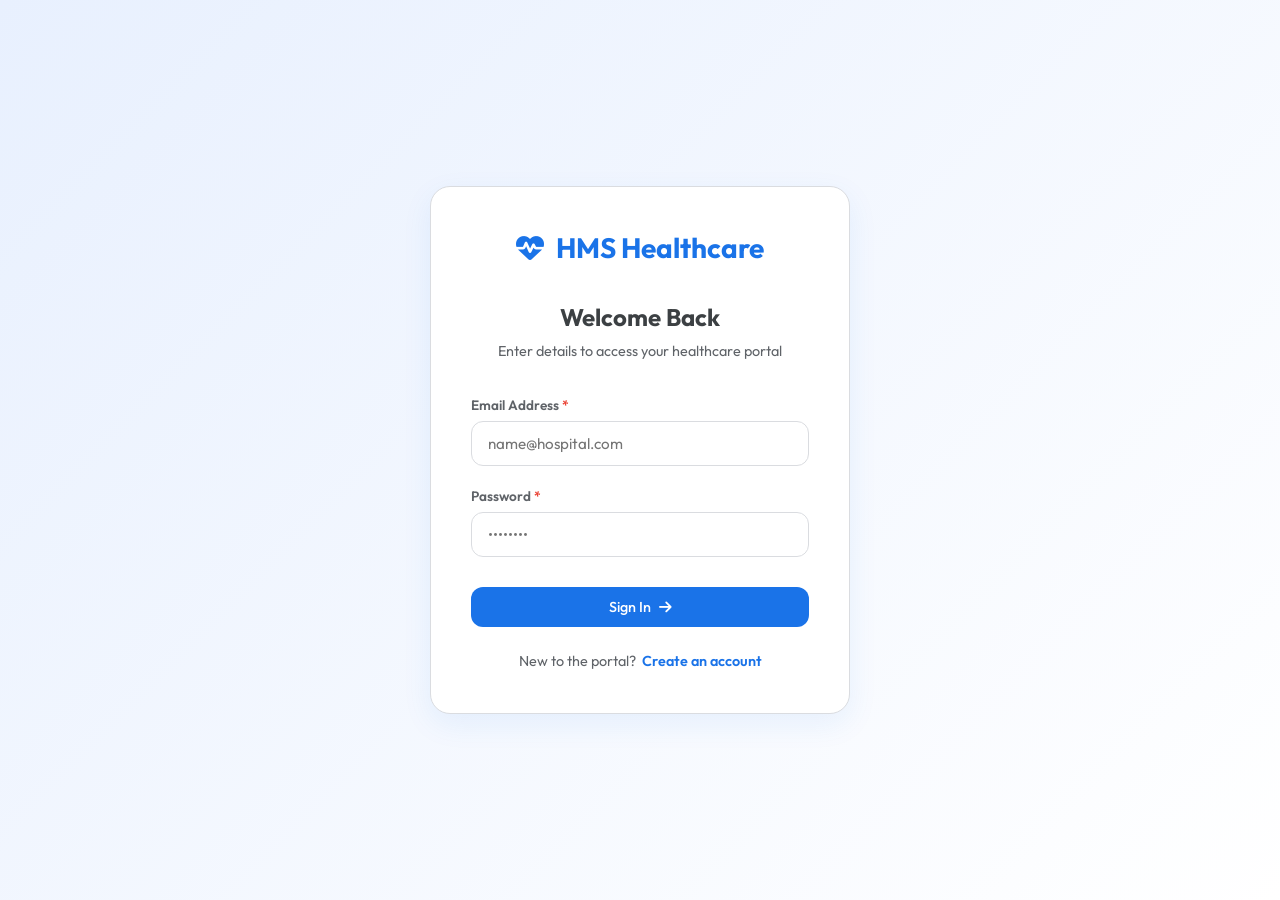
==== frontend/pages/medical-records.html @ af36c174 "intial commit" ====
<!DOCTYPE html>
<html lang="en">
<head>
    <meta charset="UTF-8">
    <meta name="viewport" content="width=device-width, initial-scale=1.0">
    <title>HMS - Medical Records</title>
    <link rel="stylesheet" href="https://cdnjs.cloudflare.com/ajax/libs/font-awesome/6.4.0/css/all.min.css">
    <link rel="stylesheet" href="../css/main.css">
    <link rel="stylesheet" href="../css/components.css">
    <link rel="stylesheet" href="../css/responsive.css">
</head>
<body>

    <div id="app-layout-root">
        <div class="view-header">
            <div class="view-title">
                <h1>Patient Medical History</h1>
                <p>Track check-ups, vital signs, physical diagnostics, and treatment recommendations.</p>
            </div>
            <div class="view-actions">
                <button class="btn btn-primary role-only" id="doctor-add-record-btn" style="display:none;"><i class="fas fa-file-medical"></i> Add Diagnosis Record</button>
            </div>
        </div>

        <!-- Filter Card -->
        <div class="card" style="margin-bottom: 24px;">
            <div style="display: grid; grid-template-columns: 2fr 1fr; gap: 16px;" class="form-row">
                <div class="form-group" style="margin-bottom:0;">
                    <label for="filter-record-search">Search by Diagnosis / Patient Name</label>
                    <input type="text" id="filter-record-search" class="form-control" placeholder="Search records...">
                </div>
                <div class="form-group" style="margin-bottom:0; display:flex; align-items:flex-end;">
                    <button class="btn btn-secondary w-100" id="btn-clear-record-filters"><i class="fas fa-undo"></i> Clear Filters</button>
                </div>
            </div>
        </div>

        <!-- Records Grid or List -->
        <div style="display: flex; flex-direction: column; gap: 24px;" id="medical-records-list-container">
            <!-- Loading state -->
            <div class="card text-center"><div class="spinner" style="margin:20px auto;"></div></div>
        </div>

        <!-- Create/Edit Medical Record Modal -->
        <div class="modal-overlay" id="record-modal">
            <div class="modal-content" style="max-width: 700px;">
                <div class="modal-header">
                    <h2 id="modal-record-title">Create Medical Record</h2>
                    <button class="modal-close" onclick="closeModal('record-modal')">&times;</button>
                </div>
                <form id="record-form">
                    <input type="hidden" id="record-edit-id">
                    <div class="modal-body">
                        <!-- Patient & Appointment (Doctor sets) -->
                        <div class="form-row">
                            <div class="form-group">
                                <label class="required" for="record-patient-select">Patient Profile</label>
                                <select id="record-patient-select" class="form-control" required>
                                    <option value="" disabled selected>Select Patient</option>
                                </select>
                            </div>
                            <div class="form-group">
                                <label class="required" for="record-app-select">Related Appointment ID</label>
                                <select id="record-app-select" class="form-control" required>
                                    <option value="" disabled selected>Select Appointment Slot</option>
                                </select>
                            </div>
                        </div>

                        <!-- Vital Signs Row 1 -->
                        <div style="display: grid; grid-template-columns: 1fr 1fr 1fr; gap: 16px;">
                            <div class="form-group">
                                <label class="required" for="record-bp">Blood Pressure (mmHg)</label>
                                <input type="text" id="record-bp" class="form-control" placeholder="120/80" required>
                            </div>
                            <div class="form-group">
                                <label class="required" for="record-temp">Temperature (°F)</label>
                                <input type="text" id="record-temp" class="form-control" placeholder="98.6" required>
                            </div>
                            <div class="form-group">
                                <label class="required" for="record-hr">Heart Rate (bpm)</label>
                                <input type="text" id="record-hr" class="form-control" placeholder="72" required>
                            </div>
                        </div>

                        <!-- Vital Signs Row 2 -->
                        <div class="form-row">
                            <div class="form-group">
                                <label class="required" for="record-weight">Weight (kg)</label>
                                <input type="text" id="record-weight" class="form-control" placeholder="70" required>
                            </div>
                            <div class="form-group">
                                <label class="required" for="record-height">Height (cm)</label>
                                <input type="text" id="record-height" class="form-control" placeholder="175" required>
                            </div>
                        </div>

                        <hr style="border:0; border-top:1px solid var(--border-color); margin:16px 0;">

                        <!-- Diagnosis -->
                        <div class="form-group">
                            <label class="required" for="record-diagnosis">Clinical Diagnosis</label>
                            <input type="text" id="record-diagnosis" class="form-control" placeholder="Acute Bronchitis" required>
                        </div>

                        <!-- Treatment plan -->
                        <div class="form-group">
                            <label class="required" for="record-treatment">Treatment Plan & Meds</label>
                            <textarea id="record-treatment" class="form-control" rows="3" placeholder="Meds prescribed, home rest, hydration, etc." required></textarea>
                        </div>

                        <!-- Notes -->
                        <div class="form-group">
                            <label for="record-notes">Doctor Notes / Observation Details</label>
                            <textarea id="record-notes" class="form-control" rows="3" placeholder="Follow-up check requested in 2 weeks..."></textarea>
                        </div>
                    </div>
                    <div class="modal-footer">
                        <button type="button" class="btn btn-secondary" onclick="closeModal('record-modal')">Cancel</button>
                        <button type="submit" class="btn btn-primary">Save Diagnosis Record</button>
                    </div>
                </form>
            </div>
        </div>
    </div>

    <!-- Script assets -->
    <script src="https://code.jquery.com/jquery-3.7.1.min.js"></script>
    <script src="../js/api.js"></script>
    <script src="../js/auth.js"></script>
    <script src="../js/app.js"></script>
    
    <!-- We will write medical-records and prescriptions js inside app code or separate files -->
    <script>
        // Inline code or simple binding to handle Medical Records
        const MedicalRecords = {
            list: [],
            patients: [],
            appointments: [],

            init: () => {
                const role = APIHelper.getUserRole();
                if (role === 'DOCTOR') {
                    $('#doctor-add-record-btn').show();
                }

                // Add record button click
                $('#doctor-add-record-btn').on('click', () => {
                    MedicalRecords.openRecordModal();
                });

                // Form submission
                $('#record-form').on('submit', function(e) {
                    e.preventDefault();
                    MedicalRecords.saveRecord();
                });

                // Filter controls
                $('#filter-record-search').on('input', () => {
                    MedicalRecords.applyFilters();
                });

                $('#btn-clear-record-filters').on('click', () => {
                    $('#filter-record-search').val('');
                    MedicalRecords.applyFilters();
                });

                // On patient dropdown change, populate appointments dropdown for that patient
                $('#record-patient-select').on('change', function() {
                    MedicalRecords.populateAppointmentsForPatient($(this).val());
                });

                // Load initial details
                MedicalRecords.loadReferences().then(() => {
                    MedicalRecords.loadRecords();
                    
                    // Parse query parameters
                    const urlParams = new URLSearchParams(window.location.search);
                    const queryPatient = urlParams.get('patientId');
                    const queryApp = urlParams.get('appId');
                    if (queryPatient && queryApp) {
                        MedicalRecords.openRecordModal(queryPatient, queryApp);
                    }
                });
            },

            loadReferences: () => {
                const role = APIHelper.getUserRole();
                
                // Fetch patients & appointments reference
                return Promise.all([
                    APIHelper.getAllPatients().then(pats => { MedicalRecords.patients = pats; }),
                    APIHelper.getAppointments().then(apps => { MedicalRecords.appointments = apps; })
                ]).then(() => {
                    // Populate patients dropdown
                    let html = '<option value="" disabled selected>Select Patient</option>';
                    MedicalRecords.patients.forEach(p => {
                        html += `<option value="${p.id}">${p.user ? p.user.name : 'Unknown'} (ID: ${p.id})</option>`;
                    });
                    $('#record-patient-select').html(html);
                });
            },

            populateAppointmentsForPatient: (patientId) => {
                // Filter appointments for the selected patient
                const filtered = MedicalRecords.appointments.filter(a => a.patientId == patientId);
                let html = '<option value="" disabled selected>Select Appointment Slot</option>';
                filtered.forEach(a => {
                    html += `<option value="${a.id}">Appt #${a.id} on ${new Date(a.appointmentDate).toLocaleDateString()} with Dr. ${a.doctorName}</option>`;
                });
                $('#record-app-select').html(html);
            },

            loadRecords: async () => {
                $('#medical-records-list-container').html('<div class="card text-center"><div class="spinner" style="margin:20px auto;"></div></div>');
                const role = APIHelper.getUserRole();
                let profileId = localStorage.getItem('profileId');
                
                console.log("Email:", APIHelper.getUserEmail());
                console.log("Role:", role);

                if (role === 'DOCTOR' && (!profileId || profileId === 'null')) {
                    console.log("Profile ID missing for Doctor in medical records. Initializing...");
                    const doc = await ProfileManager.initializeDoctorProfile();
                    if (doc) {
                        profileId = doc.id;
                    }
                } else if (role === 'PATIENT' && (!profileId || profileId === 'null')) {
                    console.log("Profile ID missing for Patient in medical records. Initializing...");
                    const patient = await ProfileManager.initializePatientProfile();
                    if (patient) {
                        profileId = patient.id;
                    }
                }

                console.log("Profile ID:", profileId);

                let loadPromise;

                if (role === 'ADMIN') {
                    loadPromise = APIHelper.getMedicalRecords();
                } else if (role === 'DOCTOR') {
                    if (!profileId || profileId === 'null') {
                        showToast("Doctor profile not found", "danger");
                        $('#medical-records-list-container').html(`
                            <div class="card text-center text-danger" style="padding: 20px;">
                                Doctor profile not found. Please contact administrator.
                            </div>
                        `);
                        return;
                    }
                    loadPromise = APIHelper.getDoctorMedicalRecords(profileId);
                } else if (role === 'PATIENT') {
                    if (!profileId || profileId === 'null') {
                        showToast("Patient profile not found", "danger");
                        $('#medical-records-list-container').html(`
                            <div class="card text-center text-danger" style="padding: 20px;">
                                Patient profile not found. Please contact receptionist.
                            </div>
                        `);
                        return;
                    }
                    loadPromise = APIHelper.getPatientMedicalRecords(profileId);
                } else {
                    loadPromise = APIHelper.getMedicalRecords();
                }

                loadPromise.then(res => {
                    MedicalRecords.list = res;
                    MedicalRecords.renderRecords(res);
                }).catch(err => {
                    showToast('Failed to load medical records', 'danger');
                    $('#medical-records-list-container').html(`
                        <div class="card text-center text-danger" style="padding: 20px;">
                            Failed to load medical records. Please try again.
                        </div>
                    `);
                });
            },

            renderRecords: (items) => {
                const role = APIHelper.getUserRole();
                let html = '';
                if (items.length === 0) {
                    html = `
                        <div class="empty-state">
                            <i class="fas fa-notes-medical"></i>
                            <h3>No Medical Records Found</h3>
                            <p>There are no diagnostic records matching your search or profile.</p>
                        </div>
                    `;
                } else {
                    items.reverse().forEach(rec => {
                        const formattedDate = new Date(rec.recordDate || Date.now()).toLocaleDateString();
                        
                        let actionsHtml = '';
                        if (role === 'DOCTOR') {
                            actionsHtml = `
                                <div style="display:flex; gap:10px;">
                                    <button class="btn btn-secondary" onclick="MedicalRecords.openEditModal(${rec.id})" style="padding: 6px 12px; font-size: 0.8rem;"><i class="fas fa-edit"></i> Edit</button>
                                    <button class="btn btn-danger" onclick="MedicalRecords.deleteRecord(${rec.id})" style="padding: 6px 12px; font-size: 0.8rem;"><i class="fas fa-trash-alt"></i> Delete</button>
                                </div>
                            `;
                        }

                        html += `
                            <div class="card" style="display:flex; flex-direction:column; gap:16px;">
                                <div style="display:flex; justify-content:space-between; align-items:center; flex-wrap:wrap; gap:12px;">
                                    <div>
                                        <h3 style="font-size:1.15rem; font-weight:700;">Diagnosis: ${rec.diagnosis}</h3>
                                        <p style="font-size:0.85rem; color:var(--text-muted); margin-top:2px;">
                                            Patient: <strong>${rec.patientName || `Patient #${rec.patientId}`}</strong> | Doctor: <strong>Dr. ${rec.doctorName || `Doctor #${rec.doctorId}`}</strong> | Date: <strong>${formattedDate}</strong>
                                        </p>
                                    </div>
                                    ${actionsHtml}
                                </div>
                                <hr style="border:0; border-top:1px solid var(--border-color);">
                                <div style="display:grid; grid-template-columns: repeat(auto-fit, minmax(120px, 1fr)); gap:16px; background-color:var(--bg-color); padding:16px; border-radius:var(--border-radius);">
                                    <div><small style="color:var(--text-muted)">Blood Pressure</small><br><strong>${rec.bloodPressure} mmHg</strong></div>
                                    <div><small style="color:var(--text-muted)">Temperature</small><br><strong>${rec.temperature} °F</strong></div>
                                    <div><small style="color:var(--text-muted)">Heart Rate</small><br><strong>${rec.heartRate} bpm</strong></div>
                                    <div><small style="color:var(--text-muted)">Weight</small><br><strong>${rec.weight} kg</strong></div>
                                    <div><small style="color:var(--text-muted)">Height</small><br><strong>${rec.height} cm</strong></div>
                                </div>
                                <div>
                                    <h4 style="font-size:0.95rem; font-weight:600; margin-bottom:4px;">Treatment Recommendation</h4>
                                    <p style="font-size:0.9rem; color:var(--text-color);">${rec.treatment}</p>
                                </div>
                                ${rec.notes ? `
                                <div>
                                    <h4 style="font-size:0.95rem; font-weight:600; margin-bottom:4px; color:var(--text-muted);">Observations & Follow-Up</h4>
                                    <p style="font-size:0.9rem; color:var(--text-muted);">${rec.notes}</p>
                                </div>
                                ` : ''}
                            </div>
                        `;
                    });
                }
                $('#medical-records-list-container').html(html);
            },

            applyFilters: () => {
                const query = $('#filter-record-search').val().toLowerCase().trim();
                let filtered = MedicalRecords.list.filter(rec => {
                    const diagnosis = (rec.diagnosis || '').toLowerCase();
                    const patientName = (rec.patientName || '').toLowerCase();
                    const treatment = (rec.treatment || '').toLowerCase();
                    return !query || diagnosis.includes(query) || patientName.includes(query) || treatment.includes(query);
                });
                MedicalRecords.renderRecords(filtered);
            },

            openRecordModal: (patientId = '', appId = '') => {
                $('#record-form').trigger('reset');
                $('#record-edit-id').val('');
                $('#modal-record-title').text('Create Medical Record');

                if (patientId) {
                    $('#record-patient-select').val(patientId);
                    MedicalRecords.populateAppointmentsForPatient(patientId);
                    if (appId) {
                        setTimeout(() => { $('#record-app-select').val(appId); }, 200);
                    }
                }
                
                openModal('record-modal');
            },

            openEditModal: (id) => {
                $('#record-form').trigger('reset');
                $('#record-edit-id').val(id);
                $('#modal-record-title').text(`Edit Diagnosis Record #${id}`);

                const rec = MedicalRecords.list.find(r => r.id === id);
                if (rec) {
                    $('#record-patient-select').val(rec.patientId);
                    MedicalRecords.populateAppointmentsForPatient(rec.patientId);
                    
                    setTimeout(() => {
                        $('#record-app-select').val(rec.appointmentId);
                    }, 200);

                    $('#record-bp').val(rec.bloodPressure);
                    $('#record-temp').val(rec.temperature);
                    $('#record-hr').val(rec.heartRate);
                    $('#record-weight').val(rec.weight);
                    $('#record-height').val(rec.height);
                    $('#record-diagnosis').val(rec.diagnosis);
                    $('#record-treatment').val(rec.treatment);
                    $('#record-notes').val(rec.notes);
                }

                openModal('record-modal');
            },

            saveRecord: () => {
                const id = $('#record-edit-id').val();
                const role = APIHelper.getUserRole();
                const patientId = $('#record-patient-select').val();
                const doctorId = localStorage.getItem('profileId'); // Assumed doctor profile ID
                const appointmentId = $('#record-app-select').val();
                
                const bp = $('#record-bp').val().trim();
                const temp = $('#record-temp').val().trim();
                const hr = $('#record-hr').val().trim();
                const weight = $('#record-weight').val().trim();
                const height = $('#record-height').val().trim();
                
                const diagnosis = $('#record-diagnosis').val().trim();
                const treatment = $('#record-treatment').val().trim();
                const notes = $('#record-notes').val().trim();

                if (role === 'DOCTOR' && (!doctorId || doctorId === 'null')) {
                    showToast('Doctor profile not found. Cannot save record.', 'danger');
                    return;
                }

                if (!patientId || !appointmentId || !bp || !temp || !hr || !weight || !height || !diagnosis || !treatment) {
                    showToast('Please fill out all required fields', 'danger');
                    return;
                }

                const data = {
                    patientId: parseInt(patientId),
                    doctorId: parseInt(doctorId),
                    appointmentId: parseInt(appointmentId),
                    bloodPressure: bp,
                    temperature: temp,
                    heartRate: hr,
                    weight: weight,
                    height: height,
                    diagnosis: diagnosis,
                    treatment: treatment,
                    notes: notes
                };

                showLoader($('#record-form'));

                let savePromise;
                if (id) {
                    data.id = parseInt(id);
                    savePromise = APIHelper.updateMedicalRecord(id, data);
                } else {
                    savePromise = APIHelper.createMedicalRecord(data);
                }

                savePromise.then(() => {
                    showToast('Diagnosis saved successfully!', 'success');
                    closeModal('record-modal');
                    MedicalRecords.loadRecords();
                }).catch(err => {
                    showToast(err.error || 'Failed to save record', 'danger');
                }).finally(() => {
                    hideLoader($('#record-form'));
                });
            },

            deleteRecord: (id) => {
                buildConfirmModal('Delete Medical Record', 'Are you sure you want to permanently delete this medical record?', () => {
                    APIHelper.deleteMedicalRecord(id).then(() => {
                        showToast('Medical record deleted successfully', 'success');
                        MedicalRecords.loadRecords();
                    }).catch(err => {
                        showToast(err.error || 'Failed to delete record', 'danger');
                    });
                });
            }
        };

        $(document).ready(function() {
            MedicalRecords.init();
        });
    </script>
</body>
</html>
---- frontend/css/main.css ----
@import url('https://fonts.googleapis.com/css2?family=Outfit:wght@300;400;500;600;700&display=swap');

:root {
    --primary-color: #1A73E8;
    --primary-hover: #1557B0;
    --primary-light: #E8F0FE;
    --text-color: #3C4043;
    --text-muted: #5F6368;
    --bg-color: #F8F9FA;
    --card-bg: #FFFFFF;
    --border-color: #DADCE0;
    --success-color: #34A853;
    --success-light: #E6F4EA;
    --warning-color: #FBBC05;
    --warning-light: #FEF7E0;
    --danger-color: #EA4335;
    --danger-light: #FCE8E6;
    --sidebar-width: 260px;
    --header-height: 70px;
    --transition: all 0.3s cubic-bezier(0.4, 0, 0.2, 1);
    --border-radius: 12px;
    --box-shadow: 0 4px 6px -1px rgba(0, 0, 0, 0.1), 0 2px 4px -1px rgba(0, 0, 0, 0.06);
    --box-shadow-hover: 0 10px 15px -3px rgba(0, 0, 0, 0.1), 0 4px 6px -2px rgba(0, 0, 0, 0.05);
}

* {
    margin: 0;
    padding: 0;
    box-sizing: border-box;
}

body {
    font-family: 'Outfit', sans-serif;
    background-color: var(--bg-color);
    color: var(--text-color);
    line-height: 1.5;
    overflow-x: hidden;
}

a {
    text-decoration: none;
    color: inherit;
}

ul {
    list-style: none;
}

input, button, select, textarea {
    font-family: inherit;
    outline: none;
}

/* Page Layout */
.app-container {
    display: flex;
    min-height: 100vh;
}

/* Sidebar styling */
.sidebar {
    width: var(--sidebar-width);
    background-color: var(--card-bg);
    border-right: 1px solid var(--border-color);
    display: flex;
    flex-direction: column;
    position: fixed;
    height: 100vh;
    z-index: 100;
    transition: var(--transition);
}

.sidebar-brand {
    padding: 24px;
    display: flex;
    align-items: center;
    gap: 12px;
    font-size: 1.25rem;
    font-weight: 700;
    color: var(--primary-color);
    border-bottom: 1px solid var(--border-color);
}

.sidebar-menu {
    padding: 24px 16px;
    flex-grow: 1;
    overflow-y: auto;
}

.sidebar-item {
    margin-bottom: 8px;
}

.sidebar-link {
    display: flex;
    align-items: center;
    gap: 14px;
    padding: 12px 16px;
    border-radius: var(--border-radius);
    color: var(--text-muted);
    font-weight: 500;
    transition: var(--transition);
}

.sidebar-link:hover, .sidebar-link.active {
    background-color: var(--primary-light);
    color: var(--primary-color);
}

.sidebar-link i {
    font-size: 1.25rem;
    width: 24px;
    text-align: center;
}

.sidebar-footer {
    padding: 20px 24px;
    border-top: 1px solid var(--border-color);
}

/* Main Content area */
.main-content {
    margin-left: var(--sidebar-width);
    flex-grow: 1;
    min-height: 100vh;
    display: flex;
    flex-direction: column;
    transition: var(--transition);
}

.header {
    height: var(--header-height);
    background-color: var(--card-bg);
    border-bottom: 1px solid var(--border-color);
    display: flex;
    align-items: center;
    justify-content: space-between;
    padding: 0 32px;
    position: sticky;
    top: 0;
    z-index: 90;
}

.header-search {
    display: flex;
    align-items: center;
    background-color: var(--bg-color);
    border: 1px solid var(--border-color);
    padding: 8px 16px;
    border-radius: 50px;
    width: 300px;
    gap: 10px;
}

.header-search input {
    background: transparent;
    border: none;
    width: 100%;
    color: var(--text-color);
    font-size: 0.9rem;
}

.header-actions {
    display: flex;
    align-items: center;
    gap: 24px;
}

.user-profile {
    display: flex;
    align-items: center;
    gap: 12px;
    cursor: pointer;
    position: relative;
    padding: 6px 12px;
    border-radius: 50px;
    transition: var(--transition);
}

.user-profile:hover {
    background-color: var(--bg-color);
}

.user-avatar {
    width: 36px;
    height: 36px;
    border-radius: 50%;
    background-color: var(--primary-light);
    color: var(--primary-color);
    display: flex;
    align-items: center;
    justify-content: center;
    font-weight: 600;
}

.user-info {
    display: flex;
    flex-direction: column;
}

.user-name {
    font-size: 0.9rem;
    font-weight: 600;
}

.user-role {
    font-size: 0.75rem;
    color: var(--text-muted);
}

/* User Profile Dropdown Menu */
.profile-dropdown {
    position: absolute;
    top: 50px;
    right: 0;
    background-color: var(--card-bg);
    border: 1px solid var(--border-color);
    border-radius: var(--border-radius);
    box-shadow: var(--box-shadow);
    width: 180px;
    display: none;
    flex-direction: column;
    padding: 8px 0;
    z-index: 100;
}

.profile-dropdown a {
    padding: 10px 16px;
    font-size: 0.9rem;
    transition: var(--transition);
    display: flex;
    align-items: center;
    gap: 10px;
}

.profile-dropdown a:hover {
    background-color: var(--bg-color);
    color: var(--primary-color);
}

/* Dynamic view container */
.view-container {
    padding: 32px;
    flex-grow: 1;
}

.view-header {
    display: flex;
    justify-content: space-between;
    align-items: center;
    margin-bottom: 32px;
}

.view-title h1 {
    font-size: 1.75rem;
    font-weight: 700;
    color: #202124;
}

.view-title p {
    color: var(--text-muted);
    font-size: 0.9rem;
    margin-top: 4px;
}

.view-actions {
    display: flex;
    gap: 12px;
}

/* Toggle Menu button */
.menu-toggle {
    display: none;
    font-size: 1.5rem;
    background: none;
    border: none;
    color: var(--text-color);
    cursor: pointer;
}

/* Hide navigation by role */
.role-only {
    display: none !important;
}

/* Utilities */
.text-center { text-align: center; }
.d-flex { display: flex; }
.align-center { align-items: center; }
.justify-between { justify-content: space-between; }
.gap-10 { gap: 10px; }
.gap-20 { gap: 20px; }
.w-100 { width: 100%; }
.mt-10 { margin-top: 10px; }
.mt-20 { margin-top: 20px; }
.mb-10 { margin-bottom: 10px; }
.mb-20 { margin-bottom: 20px; }
---- frontend/css/components.css ----
/* Button Styling */
.btn {
    display: inline-flex;
    align-items: center;
    justify-content: center;
    gap: 8px;
    padding: 10px 20px;
    border-radius: var(--border-radius);
    font-weight: 500;
    font-size: 0.9rem;
    cursor: pointer;
    transition: var(--transition);
    border: 1px solid transparent;
}

.btn-primary {
    background-color: var(--primary-color);
    color: #ffffff;
}

.btn-primary:hover {
    background-color: var(--primary-hover);
    box-shadow: 0 4px 10px rgba(26, 115, 232, 0.25);
}

.btn-secondary {
    background-color: #ffffff;
    border-color: var(--border-color);
    color: var(--text-color);
}

.btn-secondary:hover {
    background-color: var(--bg-color);
}

.btn-danger {
    background-color: var(--danger-color);
    color: #ffffff;
}

.btn-danger:hover {
    background-color: #d93025;
    box-shadow: 0 4px 10px rgba(234, 67, 53, 0.25);
}

.btn-icon {
    padding: 8px;
    border-radius: 50%;
    font-size: 1rem;
}

/* Card components */
.card-grid {
    display: grid;
    grid-template-columns: repeat(auto-fit, minmax(240px, 1fr));
    gap: 24px;
    margin-bottom: 32px;
}

.card {
    background-color: var(--card-bg);
    border: 1px solid var(--border-color);
    border-radius: var(--border-radius);
    padding: 24px;
    box-shadow: var(--box-shadow);
    transition: var(--transition);
}

.card:hover {
    transform: translateY(-4px);
    box-shadow: var(--box-shadow-hover);
}

.stat-card {
    display: flex;
    align-items: center;
    justify-content: space-between;
}

.stat-info h3 {
    font-size: 0.85rem;
    color: var(--text-muted);
    text-transform: uppercase;
    letter-spacing: 0.5px;
    font-weight: 600;
    margin-bottom: 6px;
}

.stat-info p {
    font-size: 2rem;
    font-weight: 700;
    color: var(--text-color);
}

.stat-icon {
    width: 48px;
    height: 48px;
    border-radius: 50%;
    display: flex;
    align-items: center;
    justify-content: center;
    font-size: 1.5rem;
}

.stat-icon.primary { background-color: var(--primary-light); color: var(--primary-color); }
.stat-icon.success { background-color: var(--success-light); color: var(--success-color); }
.stat-icon.warning { background-color: var(--warning-light); color: var(--warning-color); }
.stat-icon.danger { background-color: var(--danger-light); color: var(--danger-color); }

/* Table components */
.table-responsive {
    width: 100%;
    overflow-x: auto;
    border: 1px solid var(--border-color);
    border-radius: var(--border-radius);
    background-color: var(--card-bg);
    box-shadow: var(--box-shadow);
}

.custom-table {
    width: 100%;
    border-collapse: collapse;
    text-align: left;
    font-size: 0.9rem;
}

.custom-table th {
    background-color: #F8F9FA;
    padding: 16px;
    font-weight: 600;
    color: var(--text-muted);
    border-bottom: 1px solid var(--border-color);
}

.custom-table td {
    padding: 16px;
    border-bottom: 1px solid var(--border-color);
    color: var(--text-color);
}

.custom-table tbody tr:last-child td {
    border-bottom: none;
}

.custom-table tbody tr:hover {
    background-color: #F8F9FA;
}

/* Badge styles */
.badge {
    display: inline-flex;
    align-items: center;
    padding: 4px 10px;
    border-radius: 50px;
    font-size: 0.75rem;
    font-weight: 600;
    text-transform: uppercase;
}

.badge-primary { background-color: var(--primary-light); color: var(--primary-color); }
.badge-success { background-color: var(--success-light); color: var(--success-color); }
.badge-warning { background-color: var(--warning-light); color: var(--warning-color); }
.badge-danger { background-color: var(--danger-light); color: var(--danger-color); }

/* Form styles */
.form-group {
    margin-bottom: 20px;
    position: relative;
}

.form-group label {
    display: block;
    font-size: 0.85rem;
    font-weight: 600;
    color: var(--text-muted);
    margin-bottom: 6px;
}

.form-group label.required::after {
    content: ' *';
    color: var(--danger-color);
}

.form-control {
    width: 100%;
    padding: 12px 16px;
    border: 1px solid var(--border-color);
    border-radius: var(--border-radius);
    font-size: 0.95rem;
    color: var(--text-color);
    background-color: #ffffff;
    transition: var(--transition);
}

.form-control:focus {
    border-color: var(--primary-color);
    box-shadow: 0 0 0 3px rgba(26, 115, 232, 0.15);
}

.form-row {
    display: grid;
    grid-template-columns: 1fr 1fr;
    gap: 20px;
}

.form-error {
    font-size: 0.8rem;
    color: var(--danger-color);
    margin-top: 4px;
    display: none;
}

/* Tab container */
.tabs-container {
    margin-bottom: 24px;
}

.tabs-nav {
    display: flex;
    gap: 16px;
    border-bottom: 1px solid var(--border-color);
    padding-bottom: 8px;
}

.tab-btn {
    padding: 10px 16px;
    font-weight: 500;
    font-size: 0.95rem;
    color: var(--text-muted);
    border-bottom: 3px solid transparent;
    cursor: pointer;
    background: none;
    border-top: none;
    border-left: none;
    border-right: none;
    transition: var(--transition);
}

.tab-btn:hover {
    color: var(--primary-color);
}

.tab-btn.active {
    color: var(--primary-color);
    border-bottom-color: var(--primary-color);
}

.tab-pane {
    display: none;
    padding-top: 20px;
}

.tab-pane.active {
    display: block;
}

/* Modals */
.modal-overlay {
    position: fixed;
    top: 0;
    left: 0;
    width: 100vw;
    height: 100vh;
    background: rgba(0, 0, 0, 0.4);
    backdrop-filter: blur(4px);
    z-index: 200;
    display: none;
    align-items: center;
    justify-content: center;
    opacity: 0;
    transition: opacity 0.3s ease;
}

.modal-overlay.active {
    display: flex;
    opacity: 1;
}

.modal-content {
    background-color: var(--card-bg);
    border-radius: var(--border-radius);
    width: 90%;
    max-width: 600px;
    max-height: 90vh;
    box-shadow: 0 24px 38px 3px rgba(0,0,0,0.14);
    overflow-y: auto;
    transform: scale(0.9);
    transition: transform 0.3s ease;
}

.modal-overlay.active .modal-content {
    transform: scale(1);
}

.modal-header {
    padding: 20px 24px;
    border-bottom: 1px solid var(--border-color);
    display: flex;
    justify-content: space-between;
    align-items: center;
}

.modal-header h2 {
    font-size: 1.25rem;
    font-weight: 700;
}

.modal-close {
    background: none;
    border: none;
    font-size: 1.5rem;
    cursor: pointer;
    color: var(--text-muted);
}

.modal-body {
    padding: 24px;
}

.modal-footer {
    padding: 16px 24px;
    border-top: 1px solid var(--border-color);
    display: flex;
    justify-content: flex-end;
    gap: 12px;
}

/* Toast Notification Styles */
.toast-container {
    position: fixed;
    bottom: 24px;
    right: 24px;
    z-index: 300;
    display: flex;
    flex-direction: column;
    gap: 12px;
}

.toast {
    background-color: var(--card-bg);
    border: 1px solid var(--border-color);
    border-left: 6px solid var(--primary-color);
    border-radius: var(--border-radius);
    padding: 16px 24px;
    box-shadow: var(--box-shadow);
    display: flex;
    align-items: center;
    gap: 16px;
    min-width: 300px;
    max-width: 450px;
    transform: translateY(100px);
    opacity: 0;
    transition: all 0.4s cubic-bezier(0.175, 0.885, 0.32, 1.275);
}

.toast.show {
    transform: translateY(0);
    opacity: 1;
}

.toast.success { border-left-color: var(--success-color); }
.toast.warning { border-left-color: var(--warning-color); }
.toast.danger { border-left-color: var(--danger-color); }

.toast-message {
    font-weight: 500;
    font-size: 0.9rem;
    flex-grow: 1;
}

.toast-close {
    background: none;
    border: none;
    font-size: 1rem;
    cursor: pointer;
    color: var(--text-muted);
}

/* Loading States */
.loading-overlay {
    position: absolute;
    top: 0;
    left: 0;
    width: 100%;
    height: 100%;
    background: rgba(255, 255, 255, 0.7);
    display: none;
    align-items: center;
    justify-content: center;
    z-index: 10;
    border-radius: var(--border-radius);
}

.spinner {
    width: 40px;
    height: 40px;
    border: 4px solid var(--primary-light);
    border-top-color: var(--primary-color);
    border-radius: 50%;
    animation: spin 1s infinite linear;
}

@keyframes spin {
    to { transform: rotate(360deg); }
}

/* Pagination */
.pagination {
    display: flex;
    justify-content: space-between;
    align-items: center;
    padding: 16px 24px;
    background-color: var(--card-bg);
    border-top: 1px solid var(--border-color);
}

.pagination-pages {
    display: flex;
    gap: 8px;
}

.page-num {
    padding: 6px 12px;
    border-radius: 6px;
    border: 1px solid var(--border-color);
    cursor: pointer;
    transition: var(--transition);
}

.page-num.active, .page-num:hover {
    background-color: var(--primary-color);
    color: #ffffff;
    border-color: var(--primary-color);
}

/* Empty view state */
.empty-state {
    display: flex;
    flex-direction: column;
    align-items: center;
    justify-content: center;
    padding: 48px;
    text-align: center;
    background-color: var(--card-bg);
    border-radius: var(--border-radius);
    border: 1px solid var(--border-color);
}

.empty-state i {
    font-size: 3rem;
    color: var(--text-muted);
    margin-bottom: 16px;
}

.empty-state h3 {
    font-size: 1.2rem;
    font-weight: 600;
    margin-bottom: 8px;
}

.empty-state p {
    color: var(--text-muted);
    font-size: 0.9rem;
    max-width: 320px;
}
---- frontend/css/responsive.css ----
@media (max-width: 1024px) {
    :root {
        --sidebar-width: 240px;
    }
    
    .card-grid {
        grid-template-columns: repeat(2, 1fr);
    }
}

@media (max-width: 768px) {
    :root {
        --sidebar-width: 260px;
    }

    .sidebar {
        left: calc(-1 * var(--sidebar-width));
    }

    .sidebar.active {
        left: 0;
    }

    .main-content {
        margin-left: 0;
        width: 100%;
    }

    .menu-toggle {
        display: block;
    }

    .header-search {
        display: none; /* Hide search bar on mobile headers */
    }

    .header {
        padding: 0 16px;
    }

    .card-grid {
        grid-template-columns: 1fr;
    }

    .form-row {
        grid-template-columns: 1fr;
        gap: 0;
    }

    .view-container {
        padding: 16px;
    }

    .view-header {
        flex-direction: column;
        align-items: flex-start;
        gap: 16px;
    }

    .view-actions {
        width: 100%;
        justify-content: flex-start;
    }

    .view-actions .btn {
        flex-grow: 1;
    }
    
    .tabs-nav {
        overflow-x: auto;
        white-space: nowrap;
        -webkit-overflow-scrolling: touch;
    }
}
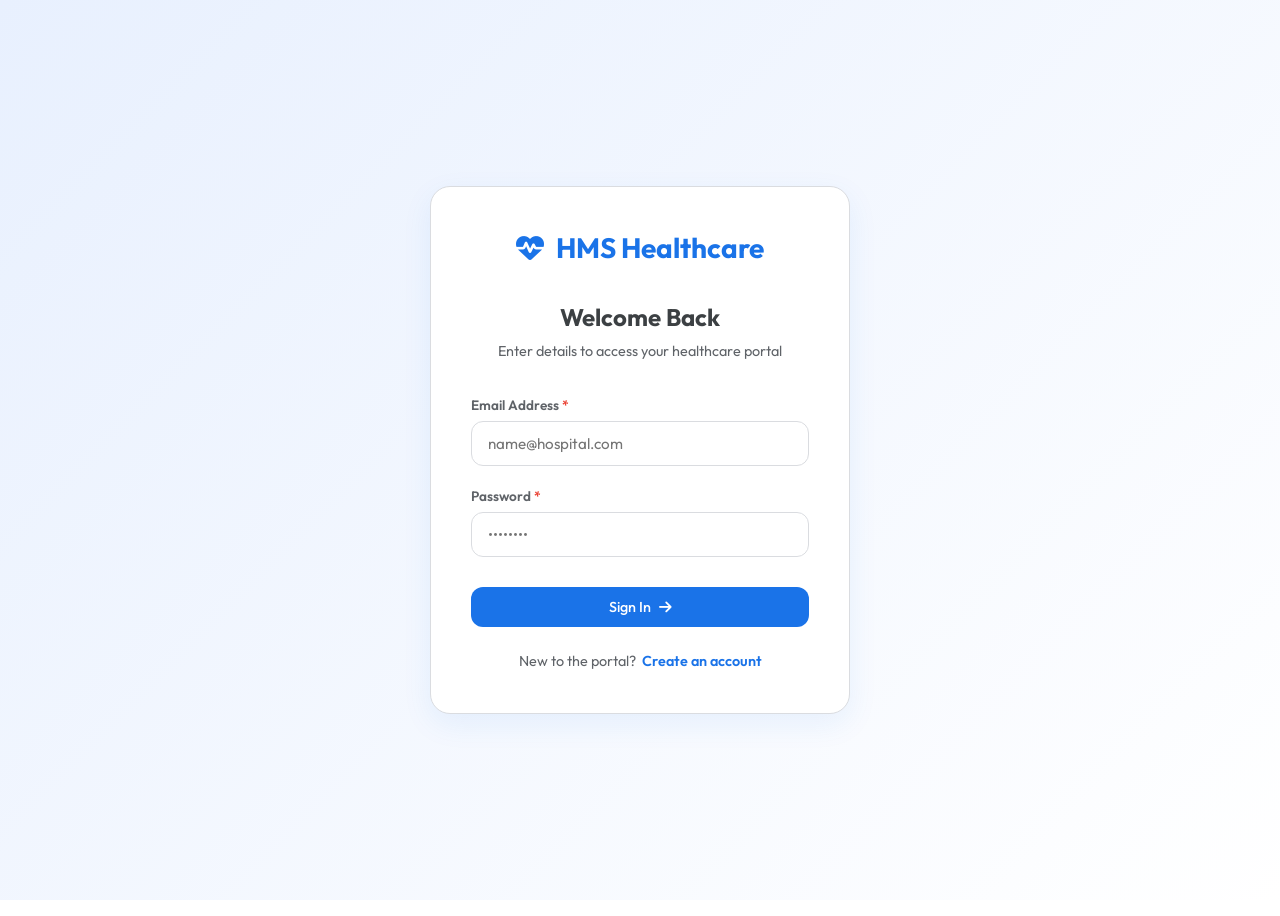
==== commit 63bfa590: "feat: add auth guard, role-based API loading, notification fixes, and environment configuration supp" ====
--- a/frontend/pages/medical-records.html
+++ b/frontend/pages/medical-records.html
@@ -132,6 +132,10 @@
     
     <!-- We will write medical-records and prescriptions js inside app code or separate files -->
     <script>
+        function requireAuth() {
+            return AuthGuard.check();
+        }
+
         // Inline code or simple binding to handle Medical Records
         const MedicalRecords = {
             list: [],
@@ -139,6 +143,9 @@
             appointments: [],
 
             init: () => {
+                if (!requireAuth()) {
+                  return;
+                }
                 const role = APIHelper.getUserRole();
                 if (role === 'DOCTOR') {
                     $('#doctor-add-record-btn').show();
@@ -184,22 +191,71 @@
                 });
             },
 
-            loadReferences: () => {
-                const role = APIHelper.getUserRole();
-                
-                // Fetch patients & appointments reference
-                return Promise.all([
-                    APIHelper.getAllPatients().then(pats => { MedicalRecords.patients = pats; }),
-                    APIHelper.getAppointments().then(apps => { MedicalRecords.appointments = apps; })
-                ]).then(() => {
-                    // Populate patients dropdown
-                    let html = '<option value="" disabled selected>Select Patient</option>';
-                    MedicalRecords.patients.forEach(p => {
-                        html += `<option value="${p.id}">${p.user ? p.user.name : 'Unknown'} (ID: ${p.id})</option>`;
-                    });
-                    $('#record-patient-select').html(html);
-                });
-            },
+           loadReferences: async () => {
+
+    const role = APIHelper.getUserRole();
+
+    try {
+
+        if (role === 'ADMIN') {
+
+            const [patients, appointments] = await Promise.all([
+                APIHelper.getAllPatients(),
+                APIHelper.getAppointments()
+            ]);
+
+            MedicalRecords.patients = patients;
+            MedicalRecords.appointments = appointments;
+
+        } else if (role === 'DOCTOR') {
+
+            const doctorId = localStorage.getItem('profileId');
+
+            if (!doctorId) {
+                console.error("Doctor profileId missing");
+                return;
+            }
+
+            // DO NOT call patient/all
+            MedicalRecords.patients = [];
+
+            MedicalRecords.appointments =
+                await APIHelper.getDoctorAppointments(doctorId);
+
+        } else if (role === 'PATIENT') {
+
+            const patientId =
+                localStorage.getItem('profileId');
+
+            MedicalRecords.patients = [];
+
+            MedicalRecords.appointments =
+                await APIHelper.getPatientAppointments(patientId);
+
+        }
+
+        let html =
+            '<option value="" disabled selected>Select Patient</option>';
+
+        MedicalRecords.patients.forEach(p => {
+            html += `
+                <option value="${p.id}">
+                    ${p.user ? p.user.name : 'Unknown'}
+                </option>
+            `;
+        });
+
+        $('#record-patient-select').html(html);
+
+    } catch(err) {
+
+        console.error(
+            "Failed to load references",
+            err
+        );
+
+    }
+},
 
             populateAppointmentsForPatient: (patientId) => {
                 // Filter appointments for the selected patient
@@ -219,13 +275,13 @@
                 console.log("Email:", APIHelper.getUserEmail());
                 console.log("Role:", role);
 
-                if (role === 'DOCTOR' && (!profileId || profileId === 'null')) {
+                if (role === 'DOCTOR' && (!profileId || profileId === 'null' || profileId === 'undefined')) {
                     console.log("Profile ID missing for Doctor in medical records. Initializing...");
                     const doc = await ProfileManager.initializeDoctorProfile();
                     if (doc) {
                         profileId = doc.id;
                     }
-                } else if (role === 'PATIENT' && (!profileId || profileId === 'null')) {
+                } else if (role === 'PATIENT' && (!profileId || profileId === 'null' || profileId === 'undefined')) {
                     console.log("Profile ID missing for Patient in medical records. Initializing...");
                     const patient = await ProfileManager.initializePatientProfile();
                     if (patient) {
@@ -240,7 +296,7 @@
                 if (role === 'ADMIN') {
                     loadPromise = APIHelper.getMedicalRecords();
                 } else if (role === 'DOCTOR') {
-                    if (!profileId || profileId === 'null') {
+                    if (!profileId || profileId === 'null' || profileId === 'undefined') {
                         showToast("Doctor profile not found", "danger");
                         $('#medical-records-list-container').html(`
                             <div class="card text-center text-danger" style="padding: 20px;">
@@ -251,7 +307,7 @@
                     }
                     loadPromise = APIHelper.getDoctorMedicalRecords(profileId);
                 } else if (role === 'PATIENT') {
-                    if (!profileId || profileId === 'null') {
+                    if (!profileId || profileId === 'null' || profileId === 'undefined') {
                         showToast("Patient profile not found", "danger");
                         $('#medical-records-list-container').html(`
                             <div class="card text-center text-danger" style="padding: 20px;">
@@ -410,12 +466,12 @@
                 const treatment = $('#record-treatment').val().trim();
                 const notes = $('#record-notes').val().trim();
 
-                if (role === 'DOCTOR' && (!doctorId || doctorId === 'null')) {
+                if (role === 'DOCTOR' && (!doctorId || doctorId === 'null' || doctorId === 'undefined')) {
                     showToast('Doctor profile not found. Cannot save record.', 'danger');
                     return;
                 }
 
-                if (!patientId || !appointmentId || !bp || !temp || !hr || !weight || !height || !diagnosis || !treatment) {
+                if (!patientId || patientId === 'null' || patientId === 'undefined' || !appointmentId || appointmentId === 'null' || appointmentId === 'undefined' || !bp || !temp || !hr || !weight || !height || !diagnosis || !treatment) {
                     showToast('Please fill out all required fields', 'danger');
                     return;
                 }
@@ -468,6 +524,10 @@
         };
 
         $(document).ready(function() {
+            if (!AuthGuard.check()) {
+                return;
+            }
+
             MedicalRecords.init();
         });
     </script>
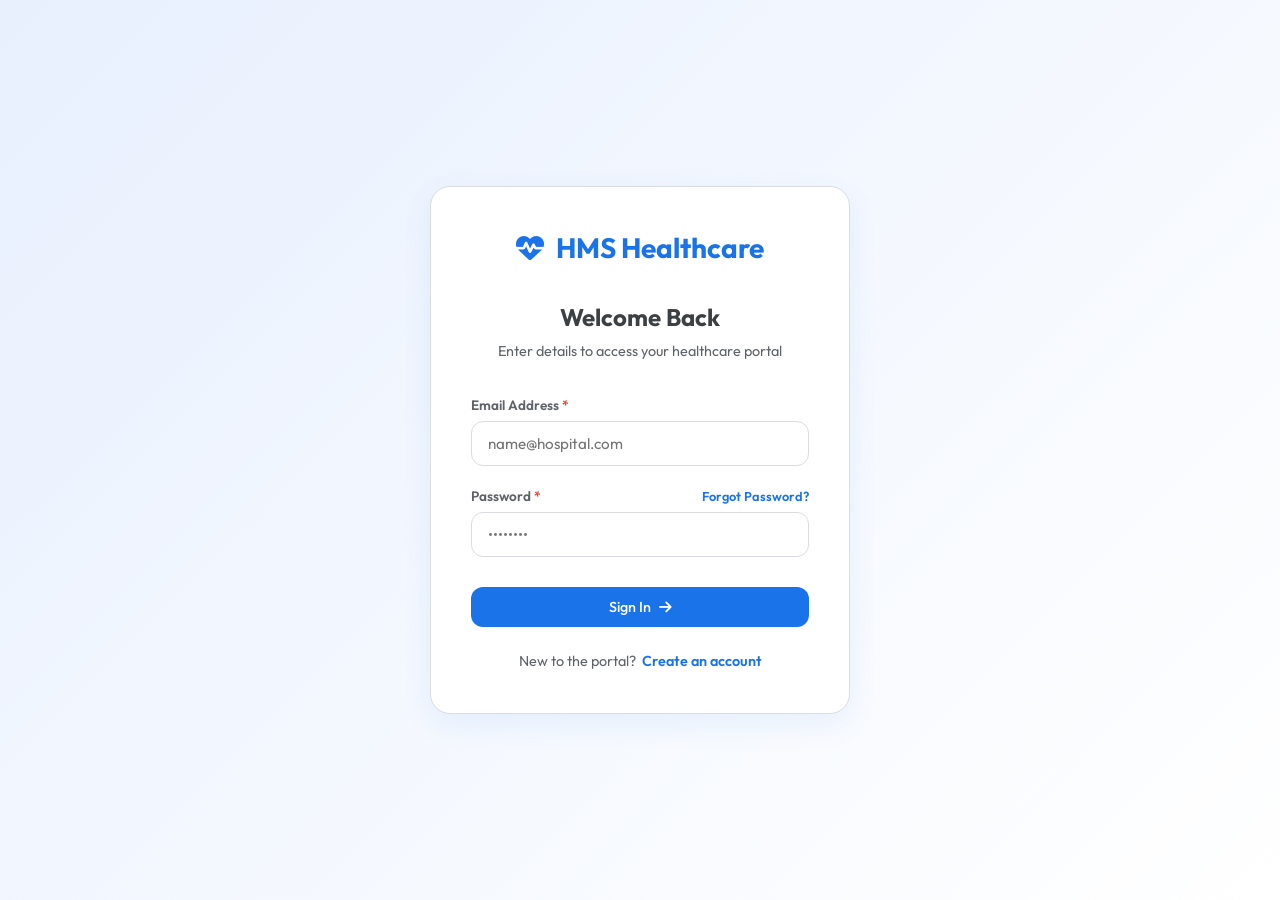
==== commit 0f641afe: "New changes made" ====
--- a/frontend/pages/medical-records.html
+++ b/frontend/pages/medical-records.html
@@ -216,11 +216,19 @@
                 return;
             }
 
-            // DO NOT call patient/all
-            MedicalRecords.patients = [];
-
             MedicalRecords.appointments =
                 await APIHelper.getDoctorAppointments(doctorId);
+
+            const patientMap = new Map();
+            MedicalRecords.appointments.forEach(a => {
+                if (a.patientId && !patientMap.has(a.patientId)) {
+                    patientMap.set(a.patientId, {
+                        id: a.patientId,
+                        user: { name: a.patientName || `Patient #${a.patientId}` }
+                    });
+                }
+            });
+            MedicalRecords.patients = Array.from(patientMap.values());
 
         } else if (role === 'PATIENT') {
 
